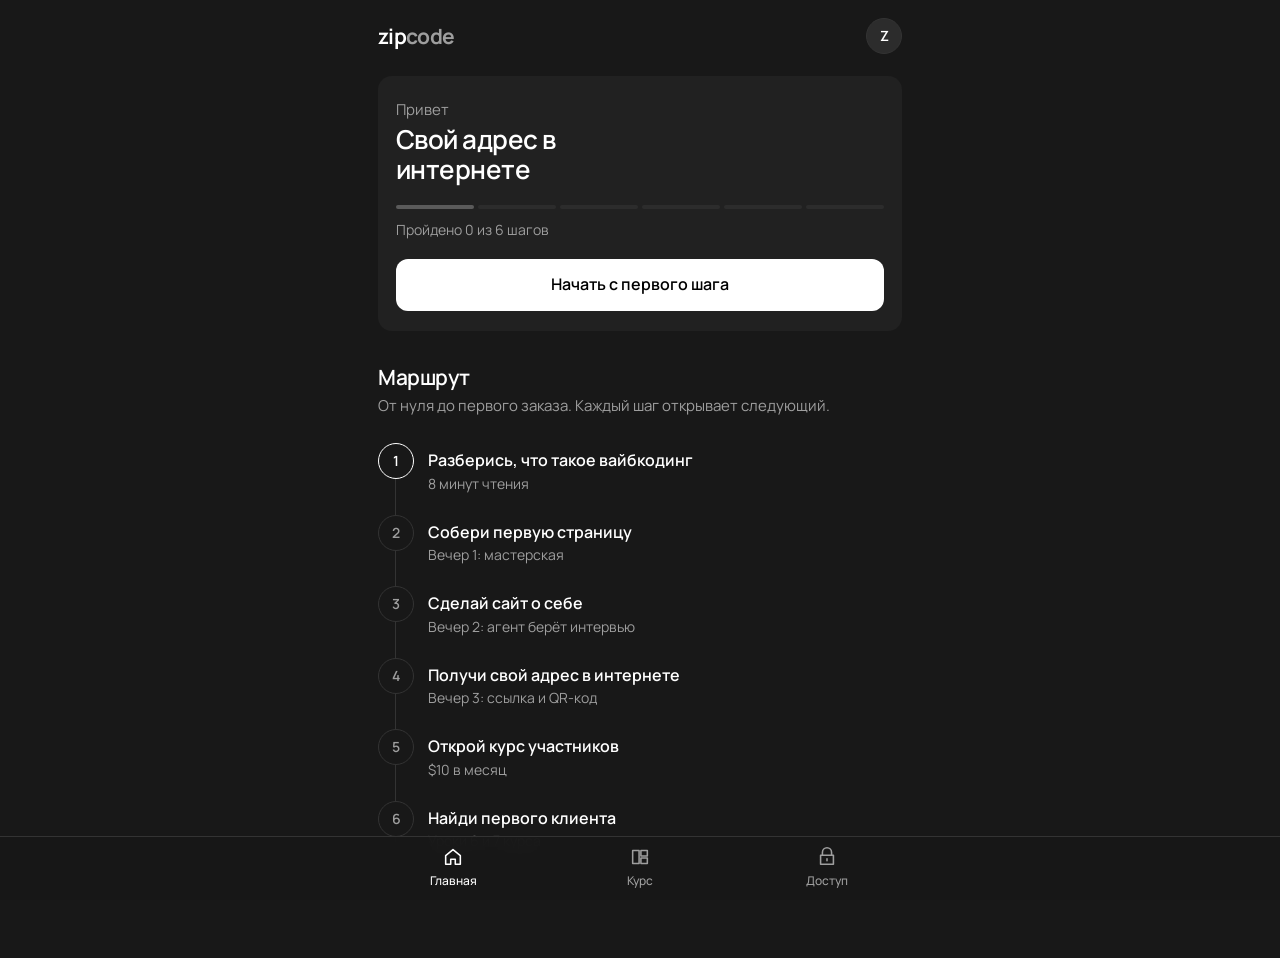
==== docs/index.html @ 7e9d63da "Свой марафон «Свой адрес в интернете» вместо похожего на чужой Переписаны вводный урок и три вечера " ====
<!doctype html>
<html lang="ru">
<head>
  <meta charset="utf-8">
  <meta name="viewport" content="width=device-width, initial-scale=1, viewport-fit=cover">
  <title>zipcode</title>
  <meta name="description" content="zipcode — вайбкодинг с нуля: свой сайт за 3 вечера, курс и первые клиенты.">
  <meta name="theme-color" content="#181818">
  <link rel="preconnect" href="https://fonts.googleapis.com">
  <link rel="preconnect" href="https://fonts.gstatic.com" crossorigin>
  <link href="https://fonts.googleapis.com/css2?family=JetBrains+Mono:wght@400&family=Manrope:wght@400;500;600;700&display=swap" rel="stylesheet">
  <link rel="stylesheet" href="styles.css">
  <script src="https://telegram.org/js/telegram-web-app.js"></script>
</head>
<body>
  <main id="app" class="app" aria-live="polite"></main>

  <nav class="tabs" aria-label="Разделы">
    <button class="tab" data-tab="home" aria-current="page">
      <svg viewBox="0 0 24 24" aria-hidden="true"><path d="M4 10.5 12 4l8 6.5V20h-5.5v-5.5h-5V20H4z"/></svg>
      <span>Главная</span>
    </button>
    <button class="tab" data-tab="course">
      <svg viewBox="0 0 24 24" aria-hidden="true"><path d="M4 5h7v14H4zM13 5h7v6h-7zM13 13h7v6h-7z"/></svg>
      <span>Курс</span>
    </button>
    <button class="tab" data-tab="access">
      <svg viewBox="0 0 24 24" aria-hidden="true"><path d="M7 10V7a5 5 0 0 1 10 0v3M5 10h14v10H5zM12 14v2"/></svg>
      <span>Доступ</span>
    </button>
  </nav>

  <div class="sheet" id="sheet" hidden>
    <div class="sheet__scrim" data-close></div>
    <div class="sheet__panel" role="dialog" aria-modal="true" aria-labelledby="sheet-title"></div>
  </div>

  <script src="config.js"></script>
  <script src="data.js"></script>
  <script src="app.js"></script>
</body>
</html>
---- docs/styles.css ----
:root {
  /* Монохром как тёмный Telegram: только чёрный, белый и серые */
  --ink: #181818;
  --ink-2: #212121;
  --ink-3: #2C2C2C;
  --line: #333333;
  --paper: #FFFFFF;
  --muted: #9E9E9E;
  --red: #FFFFFF;      /* акцент — белый */
  --blue: #CFCFCF;     /* второстепенный акцент — светло-серый */
  --on-accent: #000000;

  --display: "Manrope", system-ui, sans-serif;
  --text: "Manrope", system-ui, sans-serif;
  --radius: 14px;
  --mono: "JetBrains Mono", ui-monospace, monospace;

  --gutter: 18px;
  --tabs-h: 64px;
  --safe-b: env(safe-area-inset-bottom, 0px);
}

* { box-sizing: border-box; }

html { -webkit-text-size-adjust: 100%; }

body {
  margin: 0;
  background: var(--ink);
  color: var(--paper);
  font: 400 16px/1.55 var(--text);
  -webkit-font-smoothing: antialiased;
  overflow-x: hidden;
}

button { font: inherit; color: inherit; background: none; border: 0; padding: 0; cursor: pointer; }
a { color: var(--blue); }
:focus-visible { outline: 2px solid var(--blue); outline-offset: 3px; border-radius: 4px; }

.app {
  max-width: 560px;
  margin: 0 auto;
  padding: 18px var(--gutter) calc(var(--tabs-h) + var(--safe-b) + 32px);
}

/* ---------- Шапка ---------- */
.top {
  display: flex;
  align-items: center;
  justify-content: space-between;
  margin-bottom: 22px;
}
.wordmark {
  font: 700 21px/1 var(--display);
  letter-spacing: -.03em;
}
.wordmark b { color: var(--muted); font-weight: 700; }
.avatar {
  width: 36px; height: 36px;
  border-radius: 50%;
  display: grid; place-items: center;
  background: var(--ink-3);
  border: 1px solid var(--line);
  font: 600 14px/1 var(--display);
  overflow: hidden;
}
.avatar img { width: 100%; height: 100%; object-fit: cover; }

/* ---------- Карточка прогресса ---------- */
.envelope {
  padding: 22px 18px 20px;
  border-radius: var(--radius);
  background: var(--ink-2);
}
.envelope__hello { margin: 0 0 4px; color: var(--muted); font-size: 15px; }
.envelope__title {
  margin: 0 0 20px;
  font: 600 26px/1.15 var(--display);
  letter-spacing: -.02em;
  max-width: 16ch;
}

/* Тонкая полоска из 6 шагов */
.progress {
  display: grid;
  grid-template-columns: repeat(6, 1fr);
  gap: 4px;
  margin-bottom: 10px;
}
.progress span { height: 4px; border-radius: 2px; background: var(--ink-3); }
.progress .done { background: var(--paper); }
.progress .next { background: #5A5A5A; }

.index__caption { margin: 0 0 18px; color: var(--muted); font-size: 14px; }

/* ---------- Кнопки ---------- */
.btn {
  display: flex;
  align-items: center;
  justify-content: center;
  gap: 10px;
  width: 100%;
  min-height: 52px;
  padding: 12px 18px;
  border-radius: 12px;
  font: 600 16px/1.2 var(--text);
  text-align: center;
  text-decoration: none;
  transition: transform .12s ease, background-color .2s ease;
}
.btn:active { transform: scale(.98); }
.btn--red { background: var(--red); color: var(--on-accent); }
.btn--ghost { background: transparent; color: var(--paper); border: 1px solid var(--line); }
.btn + .btn { margin-top: 10px; }

/* ---------- Секции ---------- */
.section { margin-top: 34px; }
.section__title {
  margin: 0 0 4px;
  font: 600 21px/1.2 var(--display);
  letter-spacing: -.02em;
}
.section__lead { margin: 0 0 16px; color: var(--muted); font-size: 15px; }

/* Маршрут: шаги пути новичка */
.route { list-style: none; margin: 0; padding: 0; position: relative; }
.route::before {
  content: "";
  position: absolute;
  left: 17px; top: 18px; bottom: 18px;
  border-left: 1px solid var(--line);
}
.stop {
  position: relative;
  display: grid;
  grid-template-columns: 36px 1fr;
  gap: 14px;
  padding: 10px 0;
  width: 100%;
  text-align: left;
}
.stop__mark {
  width: 36px; height: 36px;
  border-radius: 50%;
  display: grid; place-items: center;
  background: var(--ink);
  border: 1px solid var(--line);
  font: 600 14px/1 var(--display);
  color: var(--muted);
}
.stop.done .stop__mark { background: var(--red); border-color: var(--red); color: var(--on-accent); }
.stop.next .stop__mark { border-color: var(--paper); color: var(--paper); }
.stop__name { display: block; font-weight: 600; line-height: 1.3; padding-top: 7px; }
.stop__hint { display: block; color: var(--muted); font-size: 14px; margin-top: 2px; }

/* Списки уроков */
.lessons { list-style: none; margin: 0; padding: 0; border-top: 1px solid var(--line); }
.lesson {
  display: grid;
  grid-template-columns: 1fr auto;
  align-items: center;
  gap: 14px;
  width: 100%;
  padding: 15px 0;
  border-bottom: 1px solid var(--line);
  text-align: left;
}
.lesson__name { display: block; font-weight: 600; line-height: 1.3; }
.lesson__meta { display: block; margin-top: 3px; color: var(--muted); font-size: 14px; }
.lesson__state { width: 22px; height: 22px; color: var(--muted); }
.lesson__state svg { width: 22px; height: 22px; fill: none; stroke: currentColor; stroke-width: 1.8; stroke-linecap: round; stroke-linejoin: round; }
.lesson.done .lesson__state { color: var(--red); }

.group-head {
  display: flex;
  align-items: baseline;
  justify-content: space-between;
  gap: 12px;
  margin-bottom: 8px;
}
.group-head .section__title { margin: 0; }
.count { color: var(--muted); font-size: 14px; white-space: nowrap; }

/* ---------- Экран доступа ---------- */
.ticket {
  position: relative;
  padding: 22px 18px;
  border-radius: var(--radius);
  background: var(--paper);
  color: var(--ink);
}
.ticket__name { margin: 0; font: 600 15px/1.2 var(--text); color: #555555; }
.ticket__price { margin: 6px 0 2px; font: 600 52px/1 var(--display); letter-spacing: -.04em; }
.ticket__period { margin: 0 0 16px; color: #555555; }
.ticket ul { margin: 0 0 20px; padding-left: 20px; }
.ticket li { margin: 6px 0; }
.ticket .btn--red { background: #000000; color: #FFFFFF; }
.ticket .btn--ghost { color: #000000; border-color: #CCCCCC; }

.steps { counter-reset: s; list-style: none; margin: 0; padding: 0; }
.steps li {
  counter-increment: s;
  display: grid;
  grid-template-columns: 30px 1fr;
  gap: 12px;
  padding: 8px 0;
}
.steps li::before {
  content: counter(s);
  font: 600 16px/1.6 var(--display);
  color: var(--muted);
}

.note {
  margin: 0;
  padding: 16px 18px;
  background: var(--ink-2);
  border-radius: var(--radius);
}

.links { list-style: none; margin: 0; padding: 0; border-top: 1px solid var(--line); }
.links button, .links a {
  display: flex; justify-content: space-between; align-items: center;
  width: 100%; padding: 15px 0; border-bottom: 1px solid var(--line);
  color: var(--paper); text-decoration: none; text-align: left;
}
.links small { color: var(--muted); font-size: 14px; }

/* ---------- Читалка урока ---------- */
.reader__back {
  display: inline-flex; align-items: center; gap: 6px;
  margin-bottom: 18px; color: var(--muted); font-size: 15px;
}
.reader__meta { margin: 0 0 6px; color: var(--muted); font-size: 14px; }
.prose h1 { margin: 0 0 18px; font: 600 28px/1.15 var(--display); letter-spacing: -.02em; }
.prose h2 { margin: 30px 0 10px; font: 600 20px/1.25 var(--display); letter-spacing: -.01em; }
.prose p, .prose ul, .prose ol { margin: 0 0 14px; }
.prose ul, .prose ol { padding-left: 22px; }
.prose li { margin: 6px 0; }
.prose strong { font-weight: 600; color: #fff; }
.prose code {
  font: 400 .88em/1 var(--mono);
  background: var(--ink-3);
  padding: 2px 5px;
  border-radius: 3px;
}
.prose blockquote {
  margin: 0 0 14px;
  padding: 12px 16px;
  border-radius: var(--radius);
  background: var(--ink-2);
  color: #D6D6D6;
}
.prose blockquote p { margin: 0; }
.code {
  position: relative;
  margin: 0 0 16px;
  border-radius: 12px;
  background: #0F0F0F;
}
.code pre {
  margin: 0;
  padding: 14px 14px 16px;
  overflow-x: auto;
  white-space: pre-wrap;
  word-break: break-word;
  font: 400 13.5px/1.55 var(--mono);
  color: #E6E6E6;
}
.code__copy {
  display: block;
  width: 100%;
  padding: 10px 14px;
  border-top: 1px solid var(--line);
  text-align: left;
  font-size: 14px;
  font-weight: 600;
  color: var(--blue);
}
.code__copy.copied { color: var(--red); }

.reader__done { margin-top: 28px; }

/* ---------- Нижние вкладки ---------- */
.tabs {
  position: fixed;
  left: 0; right: 0; bottom: 0;
  display: grid;
  grid-template-columns: repeat(3, 1fr);
  height: calc(var(--tabs-h) + var(--safe-b));
  padding-bottom: var(--safe-b);
  /* На широком окне (Telegram на компьютере) вкладки держатся по ширине колонки */
  padding-inline: max(0px, calc((100vw - 560px) / 2));
  background: rgba(24, 24, 24, .94);
  border-top: 1px solid var(--line);
  backdrop-filter: blur(10px);
  -webkit-backdrop-filter: blur(10px);
  z-index: 10;
}
.tab {
  display: flex; flex-direction: column; align-items: center; justify-content: center;
  gap: 4px;
  color: var(--muted);
  font-size: 12px;
  font-weight: 500;
}
.tab svg { width: 22px; height: 22px; fill: none; stroke: currentColor; stroke-width: 1.7; stroke-linejoin: round; stroke-linecap: round; }
.tab[aria-current="page"] { color: var(--paper); }
.tab[aria-current="page"] svg { stroke: var(--red); }
body.reading .tabs { display: none; }
body.reading .app { padding-bottom: calc(var(--safe-b) + 32px); }

/* ---------- Нижний лист ---------- */
.sheet { position: fixed; inset: 0; z-index: 20; }
.sheet__scrim { position: absolute; inset: 0; background: rgba(0, 0, 0, .7); }
.sheet__panel {
  position: absolute;
  left: 0; right: 0; bottom: 0;
  max-width: 560px;
  margin: 0 auto;
  padding: 22px var(--gutter) calc(22px + var(--safe-b));
  background: var(--ink-2);
  border-top: 1px solid var(--line);
  border-radius: 18px 18px 0 0;
  animation: rise .22s ease-out;
}
.sheet__panel h2 { margin: 0 0 6px; font: 600 21px/1.2 var(--display); letter-spacing: -.02em; }
.sheet__panel p { margin: 0 0 18px; color: #D6D6D6; }

@keyframes rise { from { transform: translateY(24px); opacity: 0; } }

/* Полоска прогресса заполняется при первом открытии */
body:not(.booted) .progress .done { animation: fill .5s ease-out backwards; transform-origin: left; }
@keyframes fill { from { transform: scaleX(0); } }

@media (prefers-reduced-motion: reduce) {
  *, *::before, *::after { animation: none !important; transition: none !important; }
}

@media (max-width: 360px) {
  :root { --gutter: 16px; }
  .envelope__title { font-size: 23px; }
  .ticket__price { font-size: 46px; }
}
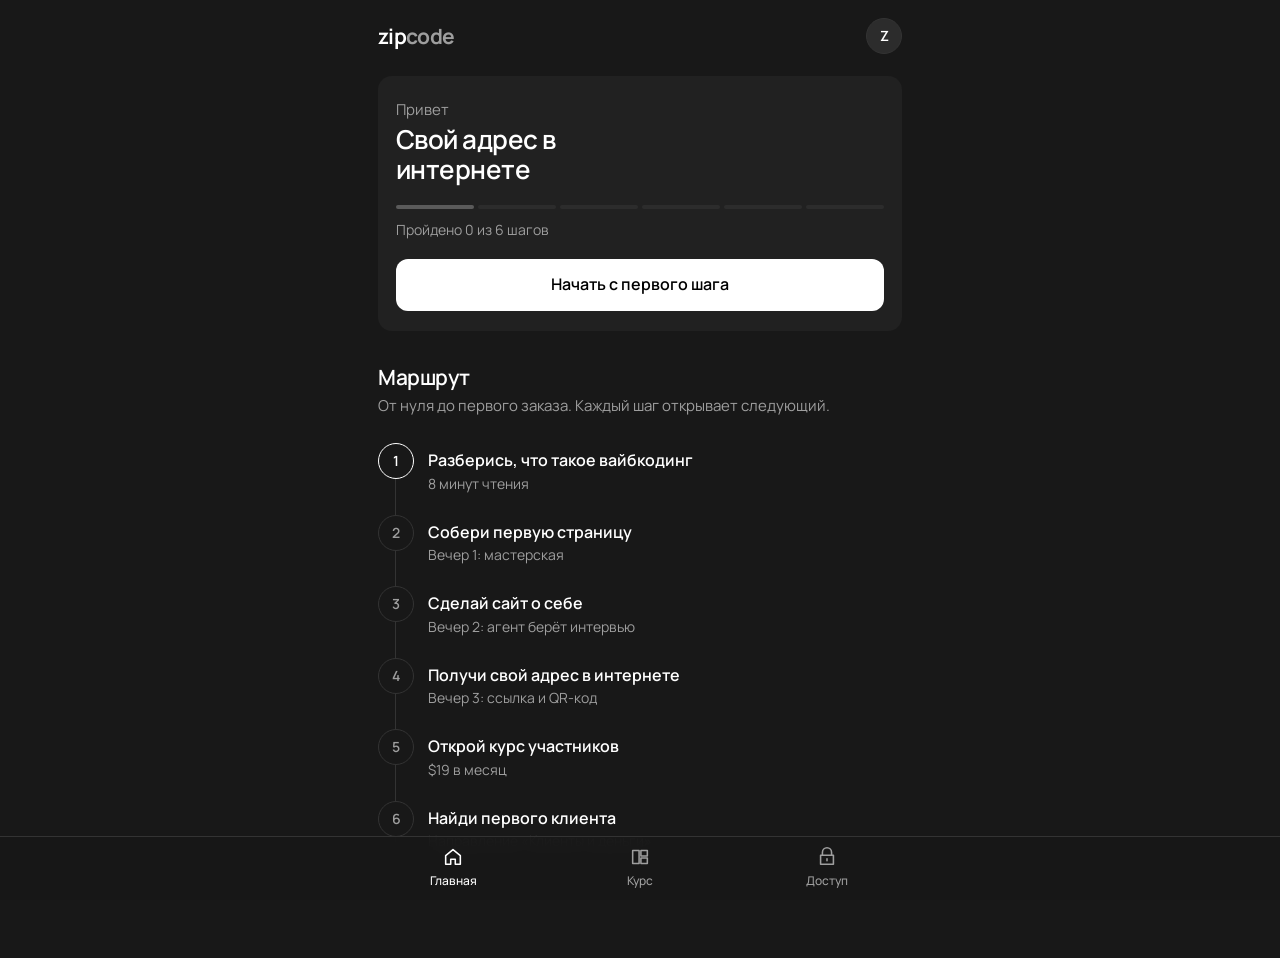
==== commit b75f1e6d: "Метки версий файлов: Telegram не показывает старое приложение Co-Authored-By: Claude Opus 5.5 <norep" ====
--- a/docs/index.html
+++ b/docs/index.html
@@ -9,7 +9,7 @@
   <link rel="preconnect" href="https://fonts.googleapis.com">
   <link rel="preconnect" href="https://fonts.gstatic.com" crossorigin>
   <link href="https://fonts.googleapis.com/css2?family=JetBrains+Mono:wght@400&family=Manrope:wght@400;500;600;700&display=swap" rel="stylesheet">
-  <link rel="stylesheet" href="styles.css">
+  <link rel="stylesheet" href="styles.css?v=9779167f">
   <script src="https://telegram.org/js/telegram-web-app.js"></script>
 </head>
 <body>
@@ -35,8 +35,8 @@
     <div class="sheet__panel" role="dialog" aria-modal="true" aria-labelledby="sheet-title"></div>
   </div>
 
-  <script src="config.js"></script>
-  <script src="data.js"></script>
-  <script src="app.js"></script>
+  <script src="config.js?v=62586779"></script>
+  <script src="data.js?v=3802687b"></script>
+  <script src="app.js?v=5e5bade3"></script>
 </body>
 </html>
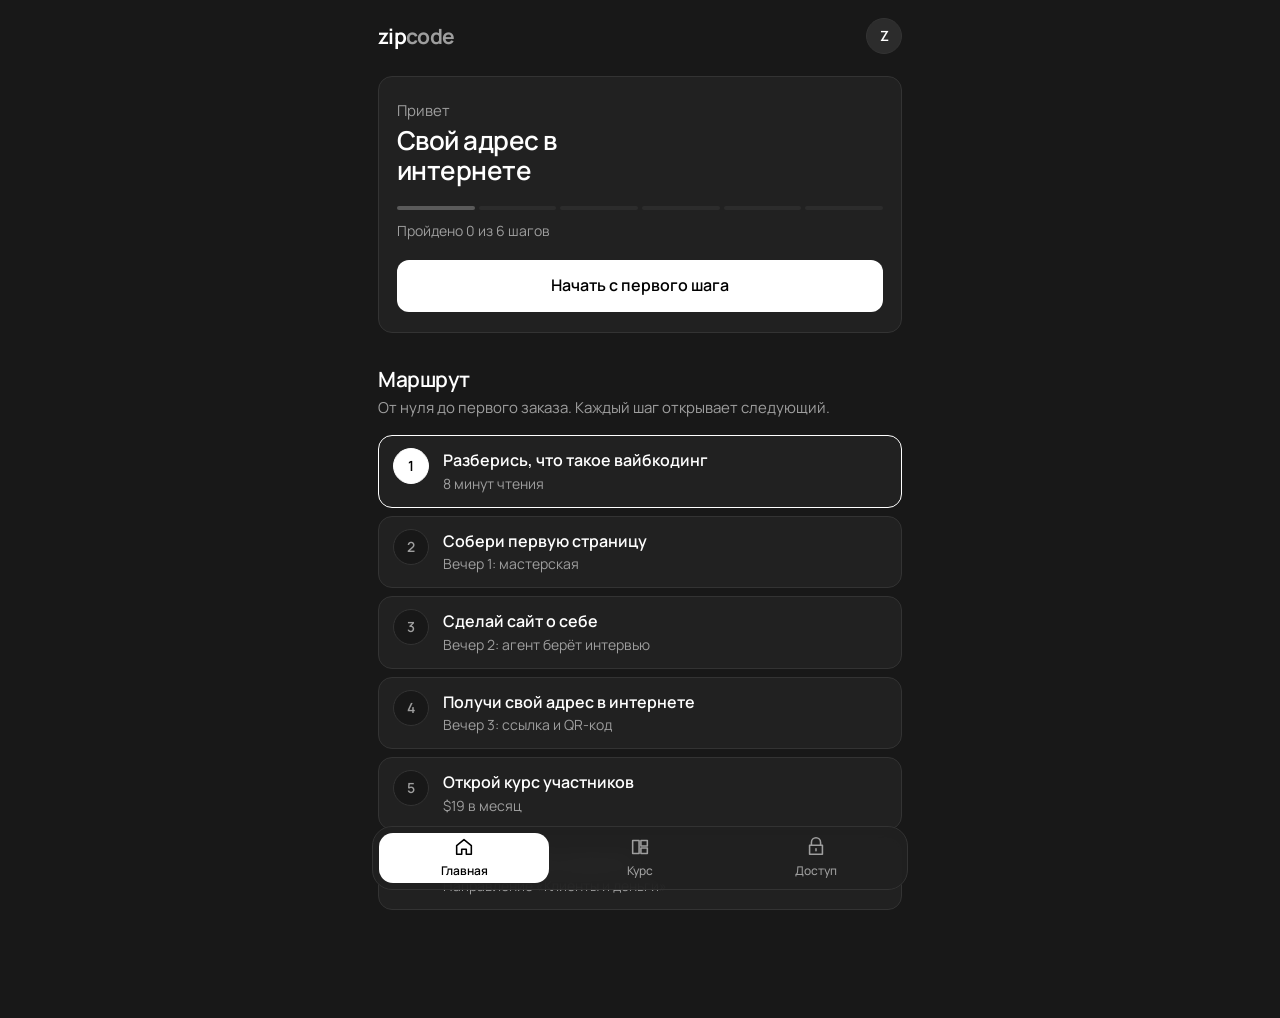
==== commit d9c31d38: "Редизайн мини-приложения, новое приветствие бота и анимированные шапки Карточки со скруглением, бела" ====
--- a/docs/index.html
+++ b/docs/index.html
@@ -9,7 +9,7 @@
   <link rel="preconnect" href="https://fonts.googleapis.com">
   <link rel="preconnect" href="https://fonts.gstatic.com" crossorigin>
   <link href="https://fonts.googleapis.com/css2?family=JetBrains+Mono:wght@400&family=Manrope:wght@400;500;600;700&display=swap" rel="stylesheet">
-  <link rel="stylesheet" href="styles.css?v=9779167f">
+  <link rel="stylesheet" href="styles.css?v=6182af26">
   <script src="https://telegram.org/js/telegram-web-app.js"></script>
 </head>
 <body>
@@ -37,6 +37,6 @@
 
   <script src="config.js?v=62586779"></script>
   <script src="data.js?v=3802687b"></script>
-  <script src="app.js?v=5e5bade3"></script>
+  <script src="app.js?v=78091b96"></script>
 </body>
 </html>
--- a/docs/styles.css
+++ b/docs/styles.css
@@ -17,6 +17,7 @@
 
   --gutter: 18px;
   --tabs-h: 64px;
+  --ease: cubic-bezier(.22, 1, .36, 1);
   --safe-b: env(safe-area-inset-bottom, 0px);
 }
 
@@ -40,7 +41,7 @@
 .app {
   max-width: 560px;
   margin: 0 auto;
-  padding: 18px var(--gutter) calc(var(--tabs-h) + var(--safe-b) + 32px);
+  padding: 18px var(--gutter) calc(var(--tabs-h) + var(--safe-b) + 44px);
 }
 
 /* ---------- Шапка ---------- */
@@ -71,6 +72,7 @@
   padding: 22px 18px 20px;
   border-radius: var(--radius);
   background: var(--ink-2);
+  border: 1px solid var(--line);
 }
 .envelope__hello { margin: 0 0 4px; color: var(--muted); font-size: 15px; }
 .envelope__title {
@@ -87,7 +89,7 @@
   gap: 4px;
   margin-bottom: 10px;
 }
-.progress span { height: 4px; border-radius: 2px; background: var(--ink-3); }
+.progress span { height: 4px; border-radius: 2px; background: var(--ink-3); transition: background-color .5s var(--ease); }
 .progress .done { background: var(--paper); }
 .progress .next { background: #5A5A5A; }
 
@@ -106,9 +108,9 @@
   font: 600 16px/1.2 var(--text);
   text-align: center;
   text-decoration: none;
-  transition: transform .12s ease, background-color .2s ease;
-}
-.btn:active { transform: scale(.98); }
+  transition: transform .35s var(--ease), background-color .25s ease, border-color .25s ease;
+}
+.btn:active { transform: scale(.96); transition-duration: .08s; }
 .btn--red { background: var(--red); color: var(--on-accent); }
 .btn--ghost { background: transparent; color: var(--paper); border: 1px solid var(--line); }
 .btn + .btn { margin-top: 10px; }
@@ -123,22 +125,22 @@
 .section__lead { margin: 0 0 16px; color: var(--muted); font-size: 15px; }
 
 /* Маршрут: шаги пути новичка */
-.route { list-style: none; margin: 0; padding: 0; position: relative; }
-.route::before {
-  content: "";
-  position: absolute;
-  left: 17px; top: 18px; bottom: 18px;
-  border-left: 1px solid var(--line);
-}
+.route { list-style: none; margin: 0; padding: 0; display: grid; gap: 8px; }
 .stop {
   position: relative;
   display: grid;
   grid-template-columns: 36px 1fr;
   gap: 14px;
-  padding: 10px 0;
+  padding: 12px 14px;
   width: 100%;
   text-align: left;
-}
+  border-radius: var(--radius);
+  background: var(--ink-2);
+  border: 1px solid var(--line);
+  transition: transform .35s var(--ease), border-color .25s ease, background-color .25s ease;
+}
+.stop:active { transform: scale(.98); transition-duration: .08s; }
+.stop.next { border-color: var(--paper); }
 .stop__mark {
   width: 36px; height: 36px;
   border-radius: 50%;
@@ -149,27 +151,33 @@
   color: var(--muted);
 }
 .stop.done .stop__mark { background: var(--red); border-color: var(--red); color: var(--on-accent); }
-.stop.next .stop__mark { border-color: var(--paper); color: var(--paper); }
-.stop__name { display: block; font-weight: 600; line-height: 1.3; padding-top: 7px; }
+.stop.next .stop__mark { background: var(--paper); border-color: var(--paper); color: var(--on-accent); }
+.stop__name { display: block; font-weight: 600; line-height: 1.3; padding-top: 2px; }
 .stop__hint { display: block; color: var(--muted); font-size: 14px; margin-top: 2px; }
 
 /* Списки уроков */
-.lessons { list-style: none; margin: 0; padding: 0; border-top: 1px solid var(--line); }
+.lessons { list-style: none; margin: 0; padding: 0; display: grid; gap: 8px; }
 .lesson {
   display: grid;
   grid-template-columns: 1fr auto;
   align-items: center;
   gap: 14px;
   width: 100%;
-  padding: 15px 0;
-  border-bottom: 1px solid var(--line);
+  padding: 14px 16px;
+  border-radius: var(--radius);
+  background: var(--ink-2);
+  border: 1px solid var(--line);
   text-align: left;
-}
+  transition: transform .35s var(--ease), border-color .25s ease, background-color .25s ease;
+}
+.lesson:active { transform: scale(.98); background: var(--ink-3); border-color: var(--paper); transition-duration: .08s; }
+@media (hover: hover) { .lesson:hover, .stop:hover { border-color: #5A5A5A; } }
 .lesson__name { display: block; font-weight: 600; line-height: 1.3; }
 .lesson__meta { display: block; margin-top: 3px; color: var(--muted); font-size: 14px; }
 .lesson__state { width: 22px; height: 22px; color: var(--muted); }
 .lesson__state svg { width: 22px; height: 22px; fill: none; stroke: currentColor; stroke-width: 1.8; stroke-linecap: round; stroke-linejoin: round; }
-.lesson.done .lesson__state { color: var(--red); }
+.lesson.done .lesson__state { color: var(--paper); }
+.lesson.done { background: var(--ink); }
 
 .group-head {
   display: flex;
@@ -218,12 +226,15 @@
   border-radius: var(--radius);
 }
 
-.links { list-style: none; margin: 0; padding: 0; border-top: 1px solid var(--line); }
+.links { list-style: none; margin: 0; padding: 0; display: grid; gap: 8px; }
 .links button, .links a {
   display: flex; justify-content: space-between; align-items: center;
-  width: 100%; padding: 15px 0; border-bottom: 1px solid var(--line);
+  width: 100%; padding: 14px 16px;
+  border-radius: var(--radius); background: var(--ink-2); border: 1px solid var(--line);
   color: var(--paper); text-decoration: none; text-align: left;
-}
+  transition: transform .35s var(--ease), border-color .25s ease;
+}
+.links button:active, .links a:active { transform: scale(.98); border-color: var(--paper); transition-duration: .08s; }
 .links small { color: var(--muted); font-size: 14px; }
 
 /* ---------- Читалка урока ---------- */
@@ -284,15 +295,17 @@
 /* ---------- Нижние вкладки ---------- */
 .tabs {
   position: fixed;
-  left: 0; right: 0; bottom: 0;
+  left: 12px; right: 12px; bottom: calc(10px + var(--safe-b));
+  max-width: 536px;
+  margin: 0 auto;
   display: grid;
   grid-template-columns: repeat(3, 1fr);
-  height: calc(var(--tabs-h) + var(--safe-b));
-  padding-bottom: var(--safe-b);
-  /* На широком окне (Telegram на компьютере) вкладки держатся по ширине колонки */
-  padding-inline: max(0px, calc((100vw - 560px) / 2));
-  background: rgba(24, 24, 24, .94);
-  border-top: 1px solid var(--line);
+  gap: 6px;
+  height: var(--tabs-h);
+  padding: 6px;
+  background: rgba(33, 33, 33, .9);
+  border: 1px solid var(--line);
+  border-radius: 20px;
   backdrop-filter: blur(10px);
   -webkit-backdrop-filter: blur(10px);
   z-index: 10;
@@ -303,16 +316,18 @@
   color: var(--muted);
   font-size: 12px;
   font-weight: 500;
-}
+  border-radius: 14px;
+  transition: background-color .35s var(--ease), color .35s var(--ease), transform .35s var(--ease);
+}
+.tab:active { transform: scale(.94); transition-duration: .08s; }
 .tab svg { width: 22px; height: 22px; fill: none; stroke: currentColor; stroke-width: 1.7; stroke-linejoin: round; stroke-linecap: round; }
-.tab[aria-current="page"] { color: var(--paper); }
-.tab[aria-current="page"] svg { stroke: var(--red); }
+.tab[aria-current="page"] { background: var(--paper); color: var(--on-accent); font-weight: 600; }
 body.reading .tabs { display: none; }
 body.reading .app { padding-bottom: calc(var(--safe-b) + 32px); }
 
 /* ---------- Нижний лист ---------- */
 .sheet { position: fixed; inset: 0; z-index: 20; }
-.sheet__scrim { position: absolute; inset: 0; background: rgba(0, 0, 0, .7); }
+.sheet__scrim { position: absolute; inset: 0; background: rgba(0, 0, 0, .7); animation: fade .3s ease-out; }
 .sheet__panel {
   position: absolute;
   left: 0; right: 0; bottom: 0;
@@ -321,13 +336,22 @@
   padding: 22px var(--gutter) calc(22px + var(--safe-b));
   background: var(--ink-2);
   border-top: 1px solid var(--line);
-  border-radius: 18px 18px 0 0;
-  animation: rise .22s ease-out;
+  border-radius: 22px 22px 0 0;
+  animation: rise .45s var(--ease);
 }
 .sheet__panel h2 { margin: 0 0 6px; font: 600 21px/1.2 var(--display); letter-spacing: -.02em; }
 .sheet__panel p { margin: 0 0 18px; color: #D6D6D6; }
 
-@keyframes rise { from { transform: translateY(24px); opacity: 0; } }
+@keyframes rise { from { transform: translateY(100%); } }
+@keyframes fade { from { opacity: 0; } }
+
+/* Вход экрана: блоки поднимаются по очереди */
+.app.enter > *, body:not(.booted) .app > * { animation: enter .6s var(--ease) backwards; }
+.app.enter > :nth-child(2), body:not(.booted) .app > :nth-child(2) { animation-delay: .06s; }
+.app.enter > :nth-child(3), body:not(.booted) .app > :nth-child(3) { animation-delay: .12s; }
+.app.enter > :nth-child(4), body:not(.booted) .app > :nth-child(4) { animation-delay: .18s; }
+.app.enter > :nth-child(n+5), body:not(.booted) .app > :nth-child(n+5) { animation-delay: .24s; }
+@keyframes enter { from { opacity: 0; transform: translateY(14px); } }
 
 /* Полоска прогресса заполняется при первом открытии */
 body:not(.booted) .progress .done { animation: fill .5s ease-out backwards; transform-origin: left; }
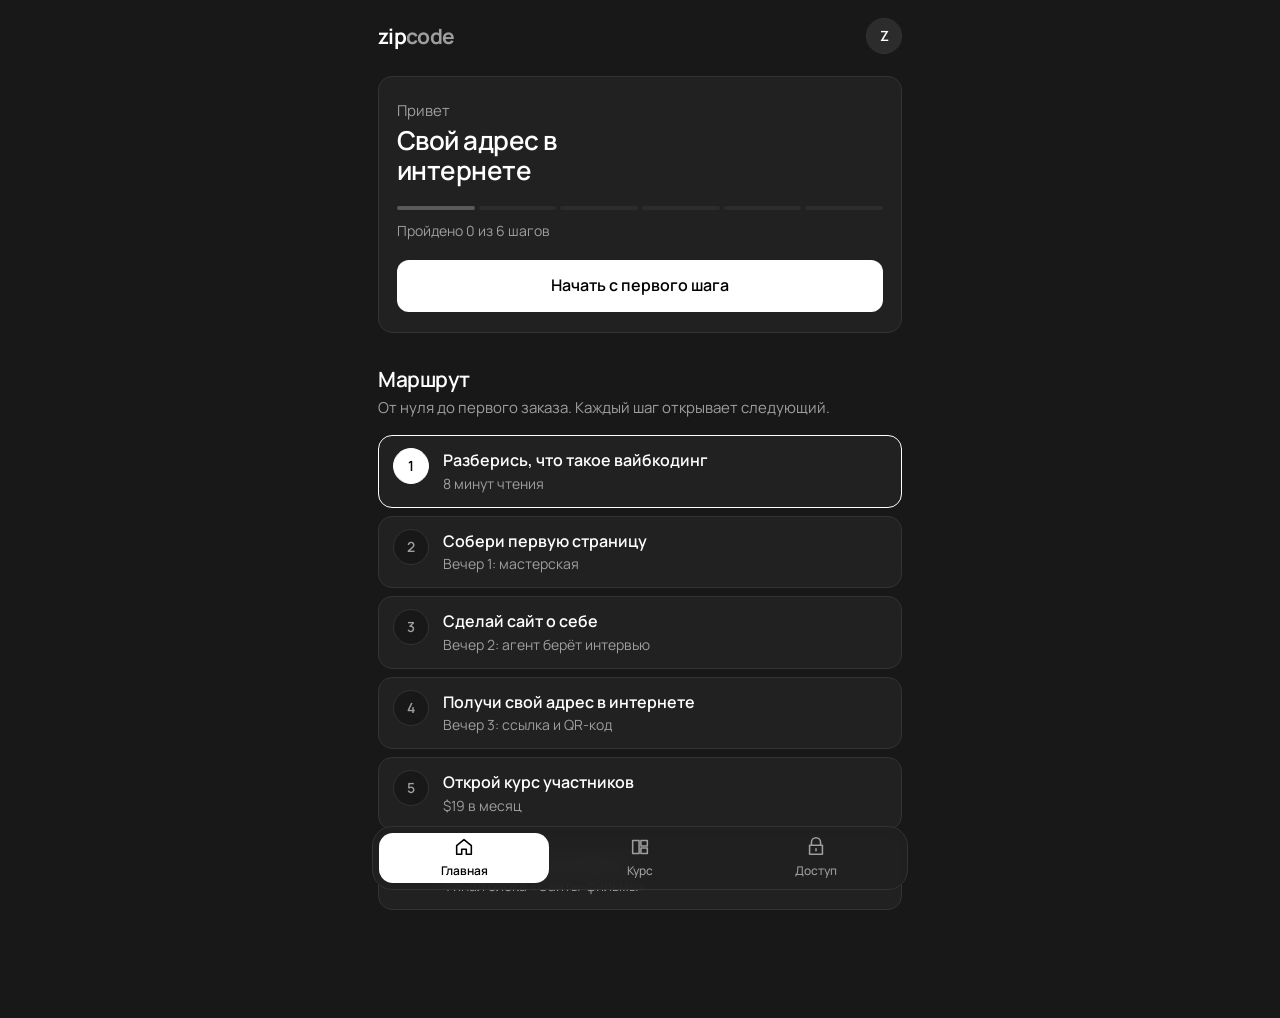
==== commit 12442b14: "Курс из 4 направлений: клиенты и деньги — финал блока сайтов Агенты теперь уроки 41–43, первый клиен" ====
--- a/docs/index.html
+++ b/docs/index.html
@@ -35,8 +35,8 @@
     <div class="sheet__panel" role="dialog" aria-modal="true" aria-labelledby="sheet-title"></div>
   </div>
 
-  <script src="config.js?v=62586779"></script>
-  <script src="data.js?v=3802687b"></script>
-  <script src="app.js?v=78091b96"></script>
+  <script src="config.js?v=ffde1e18"></script>
+  <script src="data.js?v=518328cb"></script>
+  <script src="app.js?v=61331a20"></script>
 </body>
 </html>
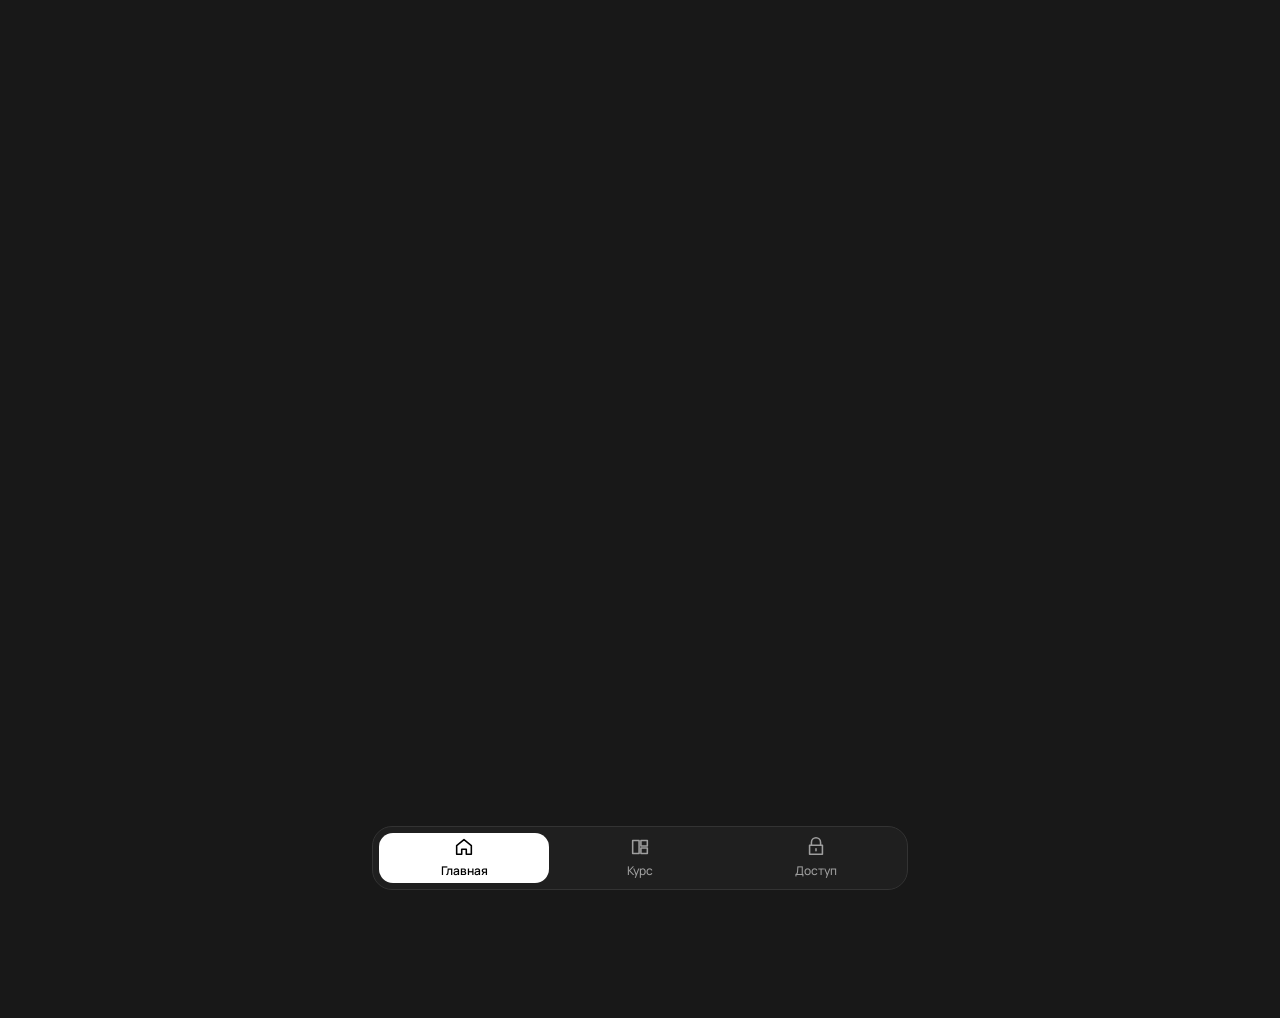
==== commit 433e3904: "Новые названия уроков и направлений, уроки короче, заставка загрузки Co-Authored-By: Claude Opus 5.5" ====
--- a/docs/index.html
+++ b/docs/index.html
@@ -9,10 +9,15 @@
   <link rel="preconnect" href="https://fonts.googleapis.com">
   <link rel="preconnect" href="https://fonts.gstatic.com" crossorigin>
   <link href="https://fonts.googleapis.com/css2?family=JetBrains+Mono:wght@400&family=Manrope:wght@400;500;600;700&display=swap" rel="stylesheet">
-  <link rel="stylesheet" href="styles.css?v=6182af26">
+  <link rel="stylesheet" href="styles.css?v=a2b57ac5">
   <script src="https://telegram.org/js/telegram-web-app.js"></script>
 </head>
 <body>
+  <!-- Заставка: буквы проявляются из размытия, полоска из 6 шагов заполняется, потом всё уходит вверх -->
+  <div class="splash" id="splash" aria-hidden="true">
+    <div class="splash__mark"><span>z</span><span>i</span><span>p</span><b>c</b><b>o</b><b>d</b><b>e</b></div>
+    <div class="splash__bar"><i></i><i></i><i></i><i></i><i></i><i></i></div>
+  </div>
   <main id="app" class="app" aria-live="polite"></main>
 
   <nav class="tabs" aria-label="Разделы">
@@ -36,7 +41,7 @@
   </div>
 
   <script src="config.js?v=ffde1e18"></script>
-  <script src="data.js?v=518328cb"></script>
-  <script src="app.js?v=61331a20"></script>
+  <script src="data.js?v=2b56d7bb"></script>
+  <script src="app.js?v=f6dd0414"></script>
 </body>
 </html>
--- a/docs/styles.css
+++ b/docs/styles.css
@@ -366,3 +366,50 @@
   .envelope__title { font-size: 23px; }
   .ticket__price { font-size: 46px; }
 }
+
+/* ---------- Заставка загрузки ---------- */
+.splash {
+  position: fixed; inset: 0; z-index: 50;
+  display: flex; flex-direction: column; align-items: center; justify-content: center; gap: 22px;
+  background: var(--ink);
+  transition: opacity .6s var(--ease), transform .7s var(--ease);
+  /* Страховка: если скрипт не сработал, заставка всё равно уходит */
+  animation: splash-away .6s var(--ease) 3.5s forwards;
+}
+.splash__mark { font: 700 44px/1 var(--display); letter-spacing: -.04em; white-space: nowrap; }
+.splash__mark span, .splash__mark b {
+  display: inline-block;
+  opacity: 0; filter: blur(10px); transform: translateY(14px);
+  animation: splash-letter .7s var(--ease) forwards;
+}
+.splash__mark b { color: var(--muted); font-weight: 700; }
+.splash__mark :nth-child(1) { animation-delay: .05s; }
+.splash__mark :nth-child(2) { animation-delay: .1s; }
+.splash__mark :nth-child(3) { animation-delay: .15s; }
+.splash__mark :nth-child(4) { animation-delay: .24s; }
+.splash__mark :nth-child(5) { animation-delay: .29s; }
+.splash__mark :nth-child(6) { animation-delay: .34s; }
+.splash__mark :nth-child(7) { animation-delay: .39s; }
+.splash__bar { display: grid; grid-template-columns: repeat(6, 18px); gap: 4px; }
+.splash__bar i { height: 3px; border-radius: 2px; background: var(--ink-3); position: relative; overflow: hidden; }
+.splash__bar i::after {
+  content: ""; position: absolute; inset: 0; background: var(--paper);
+  transform: scaleX(0); transform-origin: left;
+  animation: splash-fill .22s ease-out forwards;
+}
+.splash__bar i:nth-child(1)::after { animation-delay: .45s; }
+.splash__bar i:nth-child(2)::after { animation-delay: .57s; }
+.splash__bar i:nth-child(3)::after { animation-delay: .69s; }
+.splash__bar i:nth-child(4)::after { animation-delay: .81s; }
+.splash__bar i:nth-child(5)::after { animation-delay: .93s; }
+.splash__bar i:nth-child(6)::after { animation-delay: 1.05s; }
+.splash--out { opacity: 0; transform: translateY(-24px) scale(.98); pointer-events: none; }
+@keyframes splash-letter { to { opacity: 1; filter: blur(0); transform: none; } }
+@keyframes splash-fill { to { transform: scaleX(1); } }
+@keyframes splash-away { to { opacity: 0; visibility: hidden; } }
+/* Пока висит заставка, экран не анимируется — его вход стартует после неё */
+body.splashing .app > * { animation: none !important; opacity: 0; }
+@media (prefers-reduced-motion: reduce) {
+  .splash__mark span, .splash__mark b { opacity: 1; filter: none; transform: none; }
+  .splash__bar i::after { transform: none; }
+}
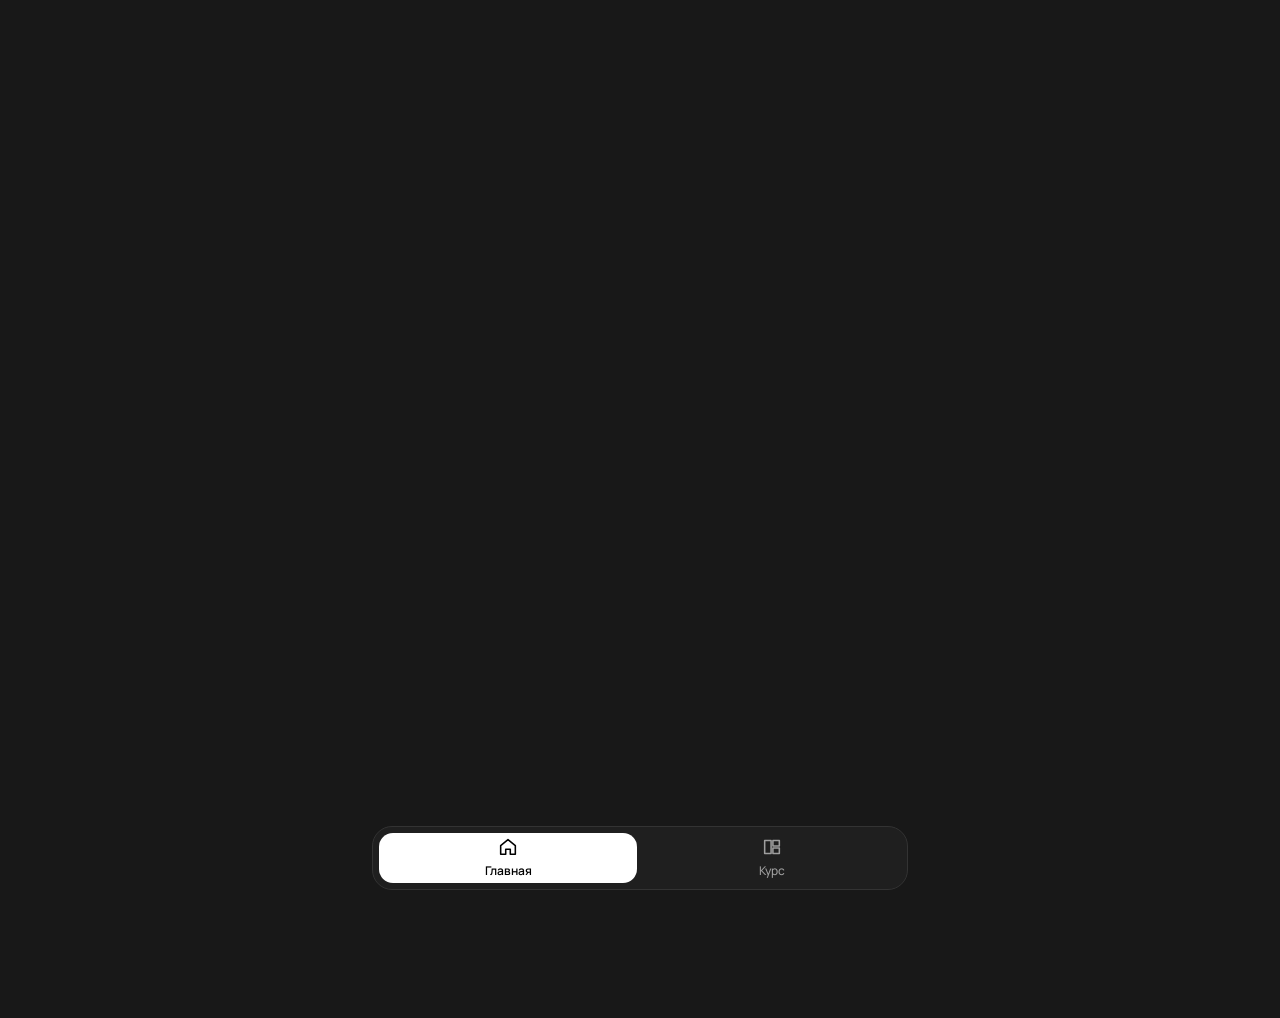
==== commit 8e0c512d: "Клуб скрыт до 500+ подписчиков: приложение и марафон ведут в канал Сервер: учёт участников клуба со " ====
--- a/docs/index.html
+++ b/docs/index.html
@@ -9,7 +9,7 @@
   <link rel="preconnect" href="https://fonts.googleapis.com">
   <link rel="preconnect" href="https://fonts.gstatic.com" crossorigin>
   <link href="https://fonts.googleapis.com/css2?family=JetBrains+Mono:wght@400&family=Manrope:wght@400;500;600;700&display=swap" rel="stylesheet">
-  <link rel="stylesheet" href="styles.css?v=a2b57ac5">
+  <link rel="stylesheet" href="styles.css?v=fcf1b1b2">
   <script src="https://telegram.org/js/telegram-web-app.js"></script>
 </head>
 <body>
@@ -40,8 +40,8 @@
     <div class="sheet__panel" role="dialog" aria-modal="true" aria-labelledby="sheet-title"></div>
   </div>
 
-  <script src="config.js?v=ffde1e18"></script>
-  <script src="data.js?v=2b56d7bb"></script>
-  <script src="app.js?v=f6dd0414"></script>
+  <script src="config.js?v=5c565f45"></script>
+  <script src="data.js?v=96db1325"></script>
+  <script src="app.js?v=acf0a28a"></script>
 </body>
 </html>
--- a/docs/styles.css
+++ b/docs/styles.css
@@ -413,3 +413,6 @@
   .splash__mark span, .splash__mark b { opacity: 1; filter: none; transform: none; }
   .splash__bar i::after { transform: none; }
 }
+
+.tabs.tabs--two { grid-template-columns: repeat(2, 1fr); }
+.tab[hidden] { display: none; }
